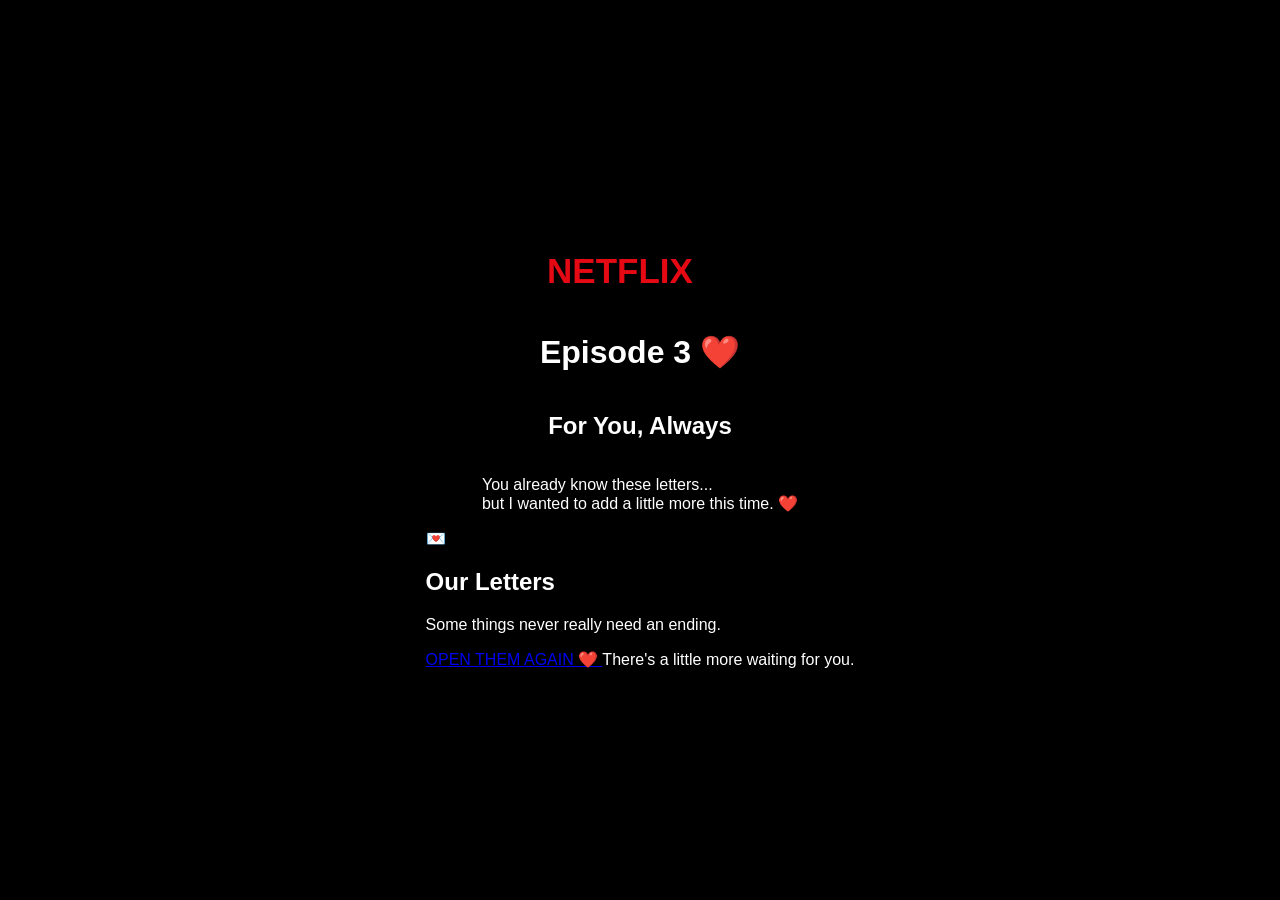
==== episode3.html @ a56ec087 "Add files via upload" ====
<!DOCTYPE html>
<html lang="en">

<head>
    <meta charset="UTF-8">
    <meta name="viewport" content="width=device-width, initial-scale=1.0">
    <title>For You, Always ❤️</title>
    <link rel="stylesheet" href="style.css">
</head>

<body class="story-page">

<nav class="navbar">
    <h1 class="logo">NETFLIX</h1>
</nav>

<h1>Episode 3 ❤️</h1>

<h2>For You, Always</h2>

    <p class="episode-intro">
        You already know these letters...<br>
        but I wanted to add a little more this time. ❤️
    </p>

    <div class="letter-card">

        <div class="envelope">💌</div>

        <h2>Our Letters</h2>

        <p>
            Some things never really need an ending.
        </p>

        <a href="https://virtual-love-letters.my.canva.site/to-sarvani-from-tutu"
           target="_blank"
           class="letter-btn">
            OPEN THEM AGAIN ❤️
        </a>

        <span class="little-text">
            There's a little more waiting for you.
        </span>

    </div>

</div>

</body>
</html>
---- style.css ----
/* ---------- COMMON ---------- */

body{
    margin:0;
    background:#141414;
    color:white;
    font-family:Arial, Helvetica, sans-serif;
}


/* ---------- LOADING PAGE ---------- */
body {
    margin: 0;
    background: black;
    height: 100vh;

    display: flex;
    justify-content: center;
    align-items: center;
    flex-direction: column;
}
.logo{
    color:#E50914;
    font-size:70px;
    font-weight:bold;
}

.loading{
    font-size:22px;
}


/* ---------- WHO'S WATCHING PAGE ---------- */

.profile-page{
    display:flex;
    justify-content:center;
    align-items:center;
    height:100vh;
    flex-direction:column;
}

.profile-page h1{
    font-size:50px;
    margin-bottom:40px;
}

.profile{
    text-align:center;
    cursor:pointer;
    transition:0.3s;
    text-decoration:none;
    color:white;
}

.profile img{
    width:180px;
    height:180px;
    border-radius:10px;
    border:4px solid gray;
}

.profile:hover{
    transform:scale(1.1);
}

.profile:hover img{
    border-color:white;
}

.profile p{
    font-size:25px;
}


/* ---------- STORY OF US PAGE ---------- */

.story-page{
    background:black;
}


/* Navbar */

.navbar{
    padding:20px 50px;
}

.navbar .logo{
    color:#E50914;
    font-size:35px;
}


/* Hero Section */

.hero{
    position:relative;
    height:500px;
    width:90%;
    max-width:1400px;
    margin:0 auto;
    overflow:hidden;
}


.hero img{
    width:100%;
    height:100%;
    object-fit:cover;
    object-position:center 30%;
    
    
}


/* Text over image */

.text{
    position:absolute;
    top:90px;
    left:50px;
}

.text h1{
    font-size:55px;
    margin-bottom:15px;
}

.text p{
    font-size:22px;
}


/* Buttons */

button{
    padding:12px 30px;
    font-size:18px;
    border:none;
    border-radius:5px;
    cursor:pointer;
    margin-right:10px;
}


/* Episodes */

.heading{
    margin:30px;
    font-size:35px;
}

.episodes{
    display:flex;
    gap:20px;
    margin:30px;
}

.card {
    background: rgba(0, 0, 0, 0.55);
    padding: 20px;
    width: 250px;
    border-radius: 10px;
    transition: 0.3s;
    text-decoration: none;
    color: white;
    cursor: pointer;
    backdrop-filter: blur(3px);
}

.card:hover {
    background: rgba(0, 0, 0, 0.7);
    transform: scale(1.08);
}
/* ---------- EPISODE PAGE ---------- */

.episode-page{
    max-width:900px;
    margin:50px auto;
    text-align:center;
    padding:350px 20px 20px;
}
.episode-page h1{
    font-size:50px;
    color:#E50914;
    margin-bottom:10px;
}

.episode-page h2{
    font-size:35px;
    margin-bottom:20px;
}

.episode-page p{
    font-size:20px;
    color:#ddd;
    line-height:1.8;
    margin:25px 0;
}

.birthday-video{
    width:600px;
    max-width:90%;
    height:auto;
    border-radius:15px;
    margin:80px auto 30px;
    display:block;
}

.episode-page button{
    background:#E50914;
    color:white;
    padding:12px 30px;
    border:none;
    border-radius:5px;
    cursor:pointer;
    font-size:18px;
}

.episode-page button:hover{
    background:#b20710;
}
/* ---------- MEMORY GALLERY ---------- */

.gallery{
    display:flex;
    justify-content:center;
    gap:30px;
    flex-wrap:wrap;
    margin-top:40px;
}

.memory-card{
    width:300px;
    text-align:center;
}

.memory-card img{
    width:100%;
    height:350px;
    object-fit:cover;
    border-radius:15px;
    transition:0.3s;
    box-shadow:0 0 20px rgba(0,0,0,0.5);
}

.memory-card img:hover{
    transform:scale(1.05);
}

.memory-card p{
    margin-top:15px;
    font-size:18px;
    color:#ddd;
}
/* ---------- BIRTHDAY PAGE ---------- */

.birthday-video{
    width:350px;
    height:600px;
    object-fit:cover;
    border-radius:15px;
    margin:30px auto;
    display:block;
}

.letter{
    max-width:800px;
    margin:40px auto;
    font-size:20px;
    line-height:1.8;
    color:#ddd;
}

.letter h2{
    color:#E50914;
    margin-bottom:20px;
}

#credits{
    text-align:center;
    padding:100px 20px;
}

#credits h1{
    color:#E50914;
    font-size:70px;
}

#credits h2{
    margin-bottom:40px;
}

#credits p{
    color:#aaa;
    margin-top:30px;
    font-size:20px;
}
/* ---------- SONG VIDEO ---------- */

.song-screen{
    display:none;
    position:fixed;
    top:0;
    left:0;
    width:100%;
    height:100%;
    background:#000;
    z-index:9999;
    align-items:center;
    justify-content:center;
}

.song-screen video{
    width:85%;
    max-width:1000px;
    max-height:80vh;
    border-radius:10px;
}

.back-button{
    position:absolute;
    top:25px;
    left:25px;
    background:#222;
    color:white;
    border:none;
    padding:12px 22px;
    border-radius:5px;
    font-size:17px;
    cursor:pointer;
    z-index:10000;
}

.back-button:hover{
    background:#444;
}
/* ---------- MY LIST BUTTON ---------- */

#myListBtn{
    background:#333;
    color:white;
    transition:0.3s;
}

#myListBtn:hover{
    background:#555;
    transform:scale(1.05);
}
/* ---------- MY LIST MESSAGE ---------- */

#myListMessage{
    display:none;
    margin-top:15px;
    color:white;
    font-size:16px;
    line-height:1.6;
}

#myListMessage span{
    color:#aaa;
    font-size:14px;
}
/* ---------- EPISODE 1 IMAGE ONLY ---------- */

.ep1-img{
    width:350px;
    max-width:80%;
    height:auto;
    display:block;
    margin:40px auto;
    border-radius:15px;
}
.profiles {
    display: flex;
    justify-content: center;
    gap: 30px;
}

.episodes {
    background-image: url("hidden.jpg");
    background-size: cover;
    background-position: center;
    background-repeat: no-repeat;
    padding: 50px 0;
}
.navbar {
    padding: 20px 50px;
}

.search-area {
    position: absolute;
    top: 20px;
    right: 50px;
}

.search-box {
    display: flex;
    align-items: center;
    width: 140px;
    background: rgba(255, 255, 255, 0.8);
    border-radius: 3px;
    padding: 6px 8px;
}

.search-box span {
    font-size: 15px;
    margin-right: 5px;
}

.search-box input {
    width: 100%;
    border: none;
    outline: none;
    font-size: 13px;
}
.navbar {
    display: flex;
    align-items: center;
    padding: 20px 50px;
}

.logo {
    margin: 0;
    margin-right: 40px;
}

.nav-links {
    display: flex;
    align-items: center;
    gap: 25px;
}

.nav-links a {
    color: white;
    text-decoration: none;
    font-size: 15px;
    transition: color 0.2s ease;
}

.nav-links a:hover {
    color: #b3b3b3;
}
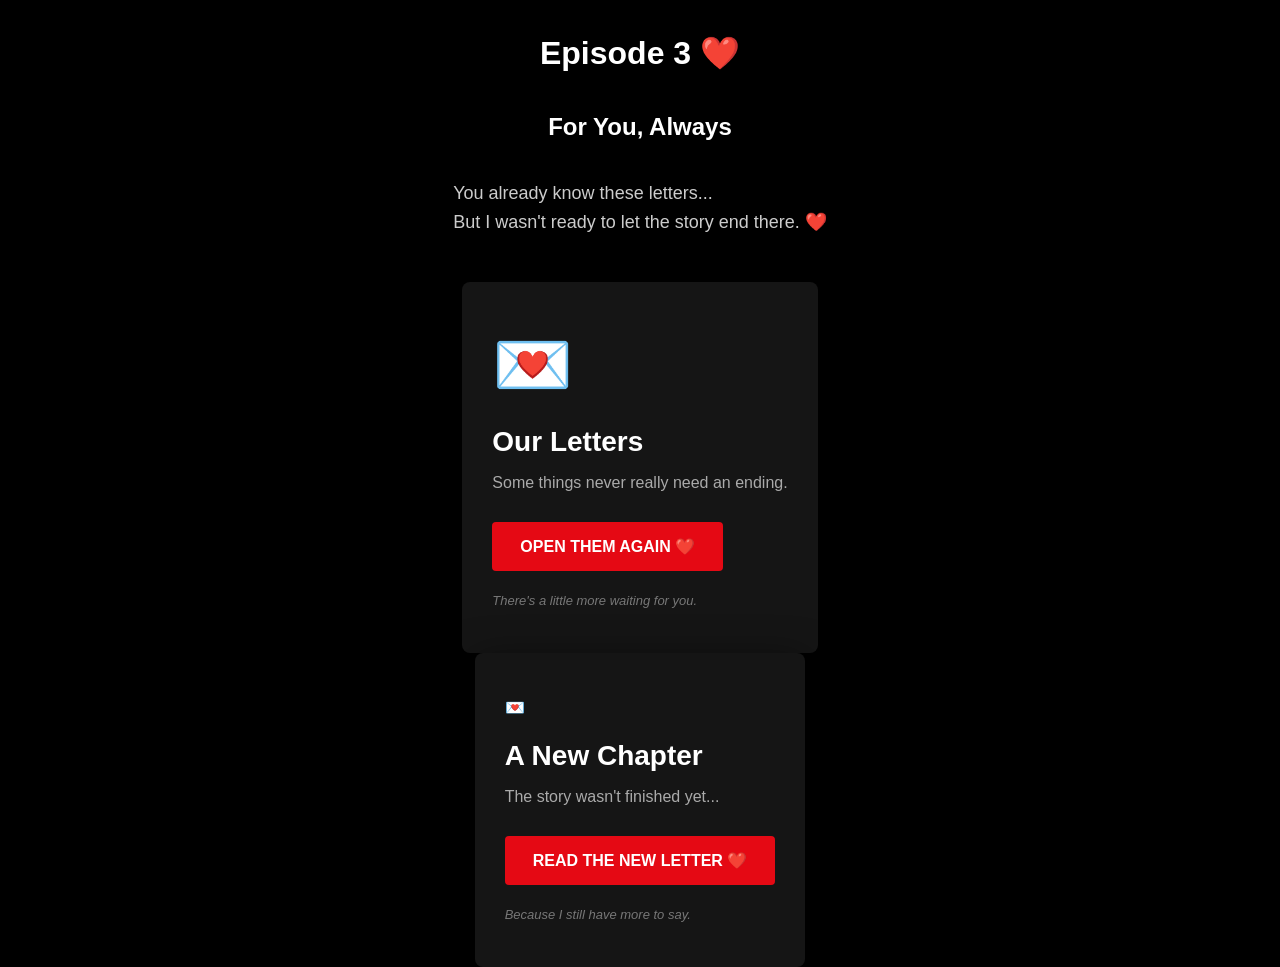
==== commit ed953812: "Add new letter section to Episode 3 Added a new letter section to the episode page, including a new " ====
--- a/episode3.html
+++ b/episode3.html
@@ -18,34 +18,57 @@
 
 <h2>For You, Always</h2>
 
-    <p class="episode-intro">
-        You already know these letters...<br>
-        but I wanted to add a little more this time. ❤️
+<p class="episode-intro">
+    You already know these letters...<br>
+    But I wasn't ready to let the story end there. ❤️
+</p>
+
+
+<!-- OLD LETTERS FIRST -->
+
+<div class="letter-card">
+
+    <div class="envelope">💌</div>
+
+    <h2>Our Letters</h2>
+
+    <p>
+        Some things never really need an ending.
     </p>
 
-    <div class="letter-card">
+    <a href="https://virtual-love-letters.my.canva.site/to-sarvani-from-tutu"
+       target="_blank"
+       class="letter-btn">
+        OPEN THEM AGAIN ❤️
+    </a>
 
-        <div class="envelope">💌</div>
-
-        <h2>Our Letters</h2>
-
-        <p>
-            Some things never really need an ending.
-        </p>
-
-        <a href="https://virtual-love-letters.my.canva.site/to-sarvani-from-tutu"
-           target="_blank"
-           class="letter-btn">
-            OPEN THEM AGAIN ❤️
-        </a>
-
-        <span class="little-text">
-            There's a little more waiting for you.
-        </span>
-
-    </div>
+    <span class="little-text">
+        There's a little more waiting for you.
+    </span>
 
 </div>
 
-</body>
-</html>+
+<!-- NEW LETTER SECOND -->
+
+<div class="letter-card">
+
+    <div class="letter-icon">💌</div>
+
+    <h2>A New Chapter</h2>
+
+    <p>
+        The story wasn't finished yet...
+    </p>
+
+    <a href="https://virtual-love-letters.my.canva.site/dahs3oxc6yq"
+       target="_blank"
+       class="letter-btn">
+        READ THE NEW LETTER ❤️
+    </a>
+
+    <span class="little-text">
+        Because I still have more to say.
+    </span>
+
+</div>
--- a/style.css
+++ b/style.css
@@ -441,4 +441,136 @@
 
 .nav-links a:hover {
     color: #b3b3b3;
-}+}
+.letter-episode {
+    text-align: center;
+    padding-top: 100px;
+}
+
+.episode-number {
+    color: #aaa;
+    font-size: 14px;
+    letter-spacing: 4px;
+    margin-bottom: 15px;
+}
+
+.episode-intro {
+    color: #ccc;
+    font-size: 18px;
+    line-height: 1.6;
+    margin-bottom: 45px;
+}
+
+.letter-card {
+    max-width: 500px;
+    margin: auto;
+    padding: 45px 30px;
+    background: #151515;
+    border-radius: 8px;
+    box-shadow: 0 10px 40px rgba(0,0,0,0.6);
+}
+
+.envelope {
+    font-size: 65px;
+    margin-bottom: 15px;
+}
+
+.letter-card h2 {
+    font-size: 28px;
+    margin-bottom: 10px;
+}
+
+.letter-card p {
+    color: #aaa;
+    margin-bottom: 30px;
+}
+
+.letter-btn {
+    display: inline-block;
+    padding: 15px 28px;
+    background: #e50914;
+    color: white;
+    text-decoration: none;
+    font-weight: bold;
+    border-radius: 4px;
+    transition: 0.3s;
+}
+
+.letter-btn:hover {
+    background: #f40612;
+    transform: scale(1.05);
+}
+
+.little-text {
+    display: block;
+    margin-top: 22px;
+    color: #777;
+    font-size: 13px;
+    font-style: italic;
+}
+.letter-episode {
+    text-align: center;
+    padding-top: 100px;
+}
+
+.episode-number {
+    color: #aaa;
+    font-size: 14px;
+    letter-spacing: 4px;
+    margin-bottom: 15px;
+}
+
+.episode-intro {
+    color: #ccc;
+    font-size: 18px;
+    line-height: 1.6;
+    margin-bottom: 45px;
+}
+
+.letter-card {
+    max-width: 500px;
+    margin: auto;
+    padding: 45px 30px;
+    background: #151515;
+    border-radius: 8px;
+    box-shadow: 0 10px 40px rgba(0,0,0,0.6);
+}
+
+.envelope {
+    font-size: 65px;
+    margin-bottom: 15px;
+}
+
+.letter-card h2 {
+    font-size: 28px;
+    margin-bottom: 10px;
+}
+
+.letter-card p {
+    color: #aaa;
+    margin-bottom: 30px;
+}
+
+.letter-btn {
+    display: inline-block;
+    padding: 15px 28px;
+    background: #e50914;
+    color: white;
+    text-decoration: none;
+    font-weight: bold;
+    border-radius: 4px;
+    transition: 0.3s;
+}
+
+.letter-btn:hover {
+    background: #f40612;
+    transform: scale(1.05);
+}
+
+.little-text {
+    display: block;
+    margin-top: 22px;
+    color: #777;
+    font-size: 13px;
+    font-style: italic;
+}
